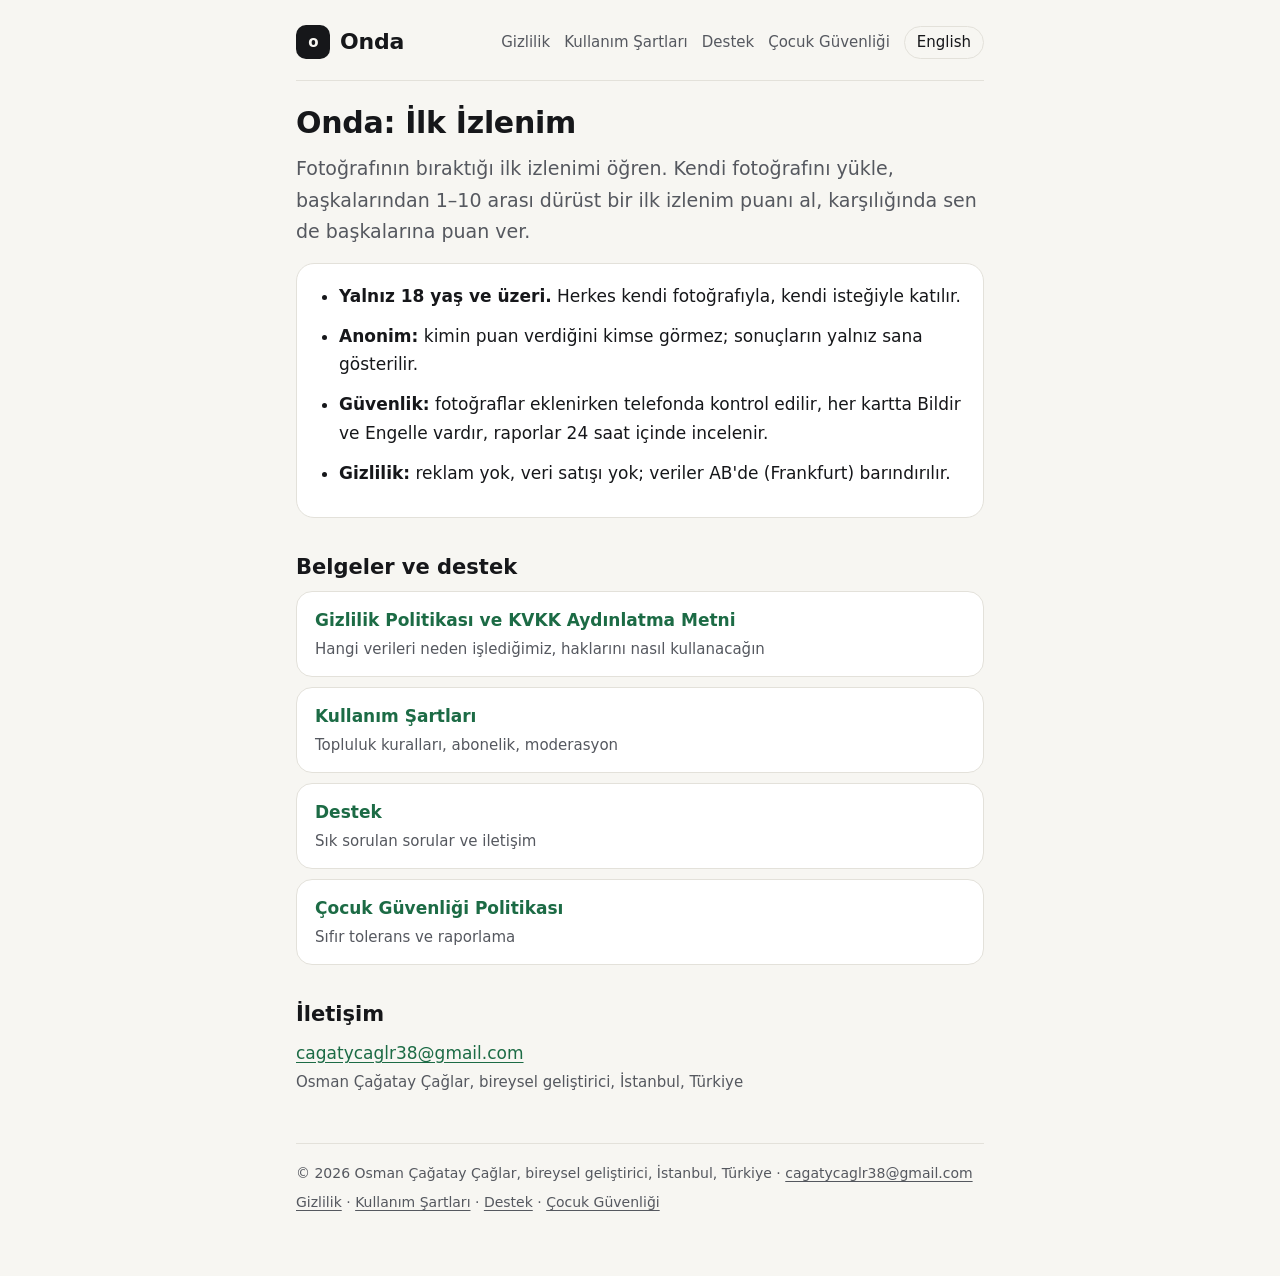
==== index.html @ 70f1c368 "Onda hukuk ve destek sayfaları (TR + EN) GitHub Pages için statik sayfalar: ana sayfa, Gizlilik Poli" ====
<!doctype html>
<html lang="tr">
<head>
<meta charset="utf-8">
<meta name="viewport" content="width=device-width,initial-scale=1">
<title>Onda: İlk İzlenim</title>
<meta name="description" content="Onda: İlk İzlenim uygulamasının gizlilik, kullanım şartları, destek ve çocuk güvenliği sayfaları.">
<meta name="color-scheme" content="light dark">
<meta name="theme-color" content="#F7F6F2" media="(prefers-color-scheme: light)">
<meta name="theme-color" content="#0B0B0C" media="(prefers-color-scheme: dark)">
<meta name="referrer" content="no-referrer">
<link rel="alternate" hreflang="tr" href="https://pgoby.github.io/onda-legal/">
<link rel="alternate" hreflang="en" href="https://pgoby.github.io/onda-legal/en/">
<link rel="alternate" hreflang="x-default" href="https://pgoby.github.io/onda-legal/">
<link rel="stylesheet" href="./style.css">
</head>
<body>
<a class="skip" href="#main">İçeriğe geç</a>
<div class="wrap">
<header class="top">
<a class="brand" href="./" aria-label="Onda ana sayfa"><span class="logo" aria-hidden="true">o</span>Onda</a>
<nav class="menu" aria-label="Ana menü"><ul>
<li><a href="privacy/">Gizlilik</a></li>
<li><a href="terms/">Kullanım Şartları</a></li>
<li><a href="support/">Destek</a></li>
<li><a href="child-safety/">Çocuk Güvenliği</a></li>
<li><a class="lang" href="en/" hreflang="en" lang="en" aria-label="English version">English</a></li>
</ul></nav>
</header>
<main id="main">
<h1>Onda: İlk İzlenim</h1>
<p class="lead">Fotoğrafının bıraktığı ilk izlenimi öğren. Kendi fotoğrafını yükle, başkalarından 1–10 arası dürüst bir ilk izlenim puanı al, karşılığında sen de başkalarına puan ver.</p>
<div class="card">
<ul>
<li><strong>Yalnız 18 yaş ve üzeri.</strong> Herkes kendi fotoğrafıyla, kendi isteğiyle katılır.</li>
<li><strong>Anonim:</strong> kimin puan verdiğini kimse görmez; sonuçların yalnız sana gösterilir.</li>
<li><strong>Güvenlik:</strong> fotoğraflar eklenirken telefonda kontrol edilir, her kartta Bildir ve Engelle vardır, raporlar 24 saat içinde incelenir.</li>
<li><strong>Gizlilik:</strong> reklam yok, veri satışı yok; veriler AB'de (Frankfurt) barındırılır.</li>
</ul>
</div>
<h2>Belgeler ve destek</h2>
<ul class="links">
<li><a href="privacy/"><strong>Gizlilik Politikası ve KVKK Aydınlatma Metni</strong><span>Hangi verileri neden işlediğimiz, haklarını nasıl kullanacağın</span></a></li>
<li><a href="terms/"><strong>Kullanım Şartları</strong><span>Topluluk kuralları, abonelik, moderasyon</span></a></li>
<li><a href="support/"><strong>Destek</strong><span>Sık sorulan sorular ve iletişim</span></a></li>
<li><a href="child-safety/"><strong>Çocuk Güvenliği Politikası</strong><span>Sıfır tolerans ve raporlama</span></a></li>
</ul>
<h2>İletişim</h2>
<p><a href="mailto:cagatycaglr38@gmail.com">cagatycaglr38@gmail.com</a><br><span class="muted">Osman Çağatay Çağlar, bireysel geliştirici, İstanbul, Türkiye</span></p>
</main>
<footer>
<p>&copy; 2026 Osman Çağatay Çağlar, bireysel geliştirici, İstanbul, Türkiye · <a href="mailto:cagatycaglr38@gmail.com">cagatycaglr38@gmail.com</a></p>
<p><a href="privacy/">Gizlilik</a> · <a href="terms/">Kullanım Şartları</a> · <a href="support/">Destek</a> · <a href="child-safety/">Çocuk Güvenliği</a></p>
</footer>
</div>
</body>
</html>
---- style.css ----
/* Onda hukuk ve destek sayfaları · tek stil dosyası, açık/koyu tema sistem ayarını izler */
:root {
  color-scheme: light dark;
  --bg: #F7F6F2;
  --card: #FFFFFF;
  --ink: #16171A;
  --soft: #55585F;
  --line: #E3E1DA;
  --accent: #1C6B45;
  --accent-soft: #E3F4EA;
  --focus: #1C6B45;
  --warn-bg: #FFF4E5;
  --warn-line: #F0C98A;
}
@media (prefers-color-scheme: dark) {
  :root {
    --bg: #0B0B0C;
    --card: #151518;
    --ink: #F4F3EF;
    --soft: #B4B3AE;
    --line: #2A2A2F;
    --accent: #8FE3B5;
    --accent-soft: #15291E;
    --focus: #8FE3B5;
    --warn-bg: #2A2013;
    --warn-line: #6B5124;
  }
}

* { box-sizing: border-box; }
html { -webkit-text-size-adjust: 100%; }
body {
  margin: 0;
  background: var(--bg);
  color: var(--ink);
  font: 17px/1.65 system-ui, -apple-system, "Segoe UI", Roboto, "Helvetica Neue", Arial, sans-serif;
  overflow-wrap: break-word;
}
.wrap { max-width: 720px; margin: 0 auto; padding: 16px 16px 56px; }

.skip {
  position: absolute; left: -9999px; top: 8px;
  background: var(--card); color: var(--ink); padding: 8px 14px; border-radius: 10px; z-index: 10;
}
.skip:focus { left: 16px; }

header.top {
  display: flex; flex-wrap: wrap; align-items: center; justify-content: space-between;
  gap: 8px 16px; padding: 8px 0 20px; border-bottom: 1px solid var(--line); margin-bottom: 24px;
}
.brand {
  display: inline-flex; align-items: center; gap: 10px;
  font-weight: 800; font-size: 22px; color: var(--ink); text-decoration: none; letter-spacing: -.01em;
}
.logo {
  display: inline-grid; place-items: center; width: 34px; height: 34px; border-radius: 10px;
  background: var(--ink); color: var(--bg); font-size: 15px; font-weight: 800; letter-spacing: -.04em;
}
nav.menu ul { list-style: none; display: flex; flex-wrap: wrap; gap: 4px 14px; margin: 0; padding: 0; }
nav.menu li { margin: 0; }
nav.menu a { color: var(--soft); text-decoration: none; font-size: 15px; padding: 4px 0; display: inline-block; }
nav.menu a:hover { color: var(--accent); }
nav.menu a[aria-current="page"] { color: var(--ink); font-weight: 700; }
.lang {
  border: 1px solid var(--line); border-radius: 999px; padding: 3px 12px !important; color: var(--ink) !important;
}

h1 { font-size: 30px; line-height: 1.2; margin: 4px 0 12px; font-weight: 800; letter-spacing: -.01em; }
h2 { font-size: 21px; line-height: 1.3; margin: 36px 0 10px; font-weight: 750; scroll-margin-top: 16px; }
h3 { font-size: 17px; line-height: 1.4; margin: 22px 0 6px; font-weight: 700; }
p, li { margin: 0 0 12px; }
ul, ol { padding-left: 22px; margin: 0 0 12px; }
a { color: var(--accent); text-underline-offset: 3px; }
strong { font-weight: 700; }
code { font: 15px/1.4 ui-monospace, SFMono-Regular, Menlo, Consolas, monospace; background: var(--accent-soft); padding: 1px 5px; border-radius: 6px; }
a:focus-visible, summary:focus-visible, .table:focus-visible {
  outline: 3px solid var(--focus); outline-offset: 3px; border-radius: 6px;
}

.lead { font-size: 19px; color: var(--soft); }
.muted { color: var(--soft); font-size: 15px; }
.meta {
  background: var(--card); border: 1px solid var(--line); border-radius: 16px;
  padding: 14px 18px; margin: 16px 0 24px; font-size: 15px;
}
.meta dl { margin: 0; display: grid; grid-template-columns: max-content 1fr; gap: 4px 14px; }
.meta dt { color: var(--soft); }
.meta dd { margin: 0; }
@media (max-width: 480px) {
  .meta dl { grid-template-columns: 1fr; gap: 0; }
  .meta dd { margin-bottom: 6px; }
}

.card { background: var(--card); border: 1px solid var(--line); border-radius: 18px; padding: 18px 20px; margin: 16px 0; }
.card > :last-child { margin-bottom: 0; }
.note { background: var(--warn-bg); border: 1px solid var(--warn-line); border-radius: 14px; padding: 12px 16px; margin: 16px 0; }
.note > :last-child { margin-bottom: 0; }

.links { list-style: none; padding: 0; display: grid; gap: 10px; }
.links li { margin: 0; }
.links a {
  display: block; background: var(--card); border: 1px solid var(--line); border-radius: 16px;
  padding: 14px 18px; text-decoration: none; color: var(--ink);
}
.links a:hover { border-color: var(--accent); }
.links strong { display: block; color: var(--accent); }
.links span { color: var(--soft); font-size: 15px; }

nav.toc { background: var(--card); border: 1px solid var(--line); border-radius: 16px; padding: 12px 18px; margin: 16px 0 8px; }
nav.toc h2 { font-size: 15px; margin: 0 0 6px; color: var(--soft); font-weight: 600; }
nav.toc ol { margin: 0; padding-left: 20px; font-size: 15px; }
nav.toc li { margin: 0 0 4px; }

.table { overflow-x: auto; margin: 12px 0 18px; border: 1px solid var(--line); border-radius: 14px; background: var(--card); }
table { border-collapse: collapse; width: 100%; font-size: 15px; line-height: 1.5; }
caption { text-align: left; padding: 10px 14px 0; color: var(--soft); font-size: 14px; }
th, td { text-align: left; vertical-align: top; padding: 10px 14px; border-top: 1px solid var(--line); }
thead th { border-top: 0; color: var(--soft); font-weight: 600; font-size: 14px; }
tbody th { font-weight: 600; }
@media (max-width: 560px) {
  table, thead, tbody, tr, th, td { display: block; width: 100%; }
  caption { display: block; width: auto; }
  thead { position: absolute; left: -9999px; }
  tbody tr { border-top: 1px solid var(--line); padding: 8px 0; }
  tbody tr:first-child { border-top: 0; }
  tbody th, tbody td { border-top: 0; padding: 4px 14px; }
  td[data-label]::before { content: attr(data-label); display: block; color: var(--soft); font-size: 13px; font-weight: 600; }
}

details { background: var(--card); border: 1px solid var(--line); border-radius: 16px; padding: 14px 18px; margin: 10px 0; }
summary { cursor: pointer; font-weight: 700; }
details[open] summary { margin-bottom: 8px; }
details > :last-child { margin-bottom: 0; }

footer { margin-top: 48px; padding-top: 18px; border-top: 1px solid var(--line); color: var(--soft); font-size: 14px; }
footer a { color: var(--soft); }
footer p { margin: 0 0 6px; }

@media print {
  body { background: #fff; color: #000; }
  header.top nav, .skip, nav.toc { display: none; }
  .card, .meta, details, .table { border-color: #999; }
}
@media (prefers-reduced-motion: no-preference) {
  html { scroll-behavior: smooth; }
}
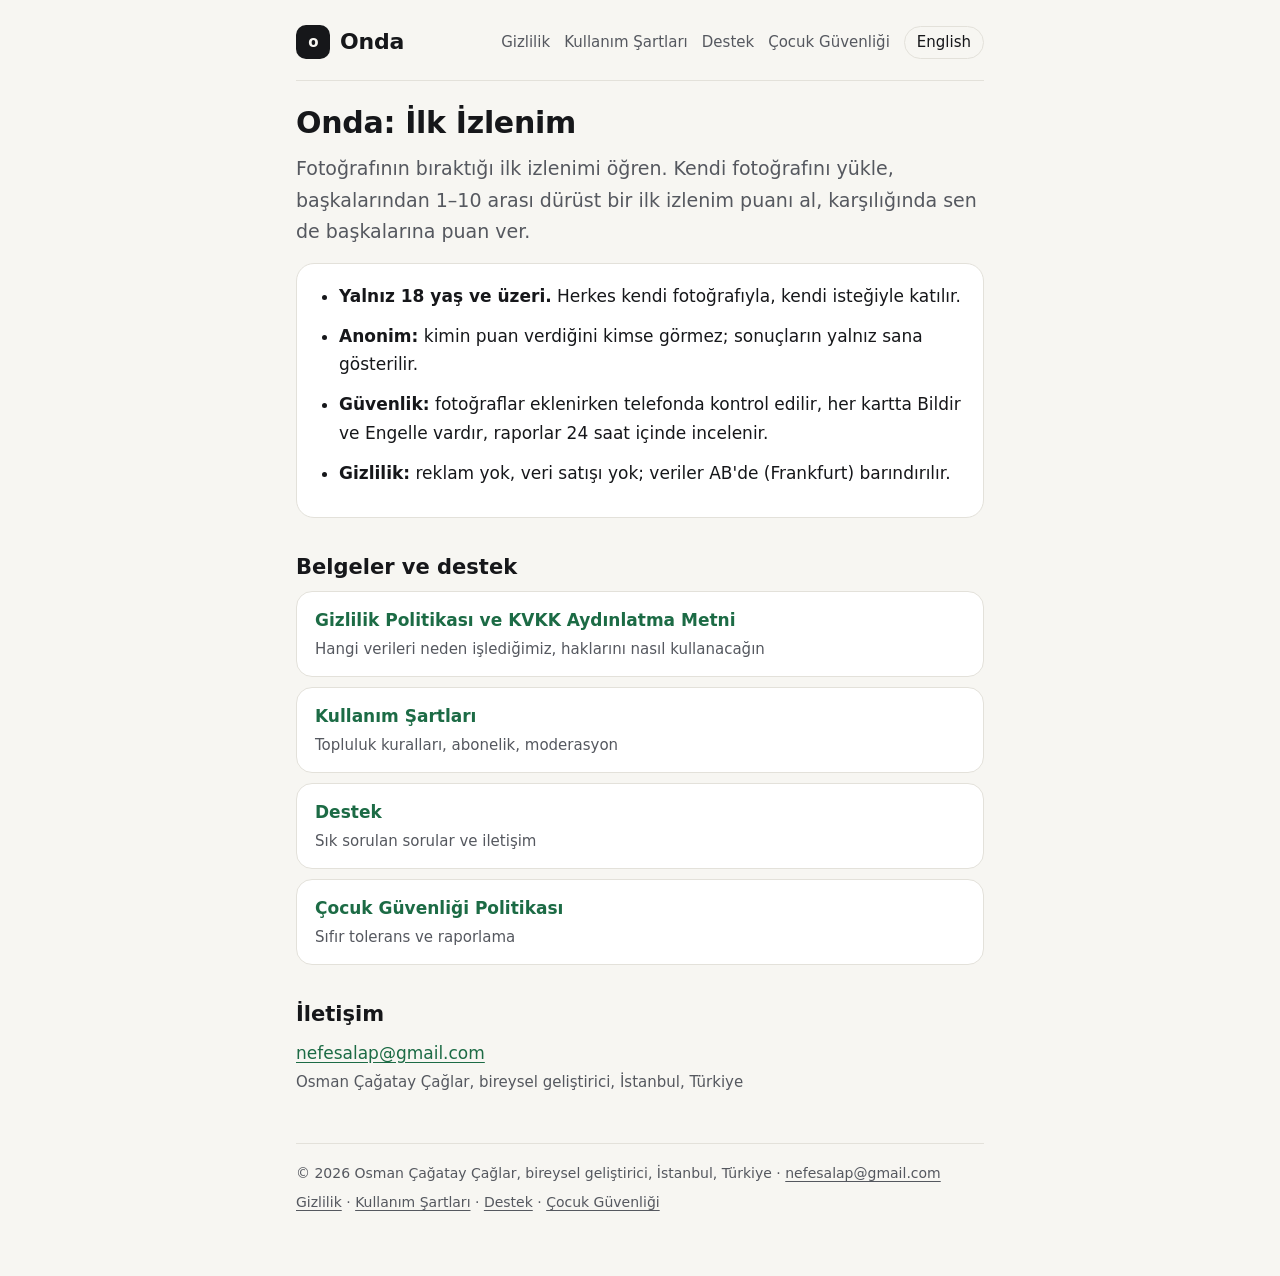
==== commit e44a40d1: "Destek e-postası nefesalap@gmail.com Co-Authored-By: Claude Opus 5.5 <noreply@anthropic.com>" ====
--- a/index.html
+++ b/index.html
@@ -46,10 +46,10 @@
 <li><a href="child-safety/"><strong>Çocuk Güvenliği Politikası</strong><span>Sıfır tolerans ve raporlama</span></a></li>
 </ul>
 <h2>İletişim</h2>
-<p><a href="mailto:cagatycaglr38@gmail.com">cagatycaglr38@gmail.com</a><br><span class="muted">Osman Çağatay Çağlar, bireysel geliştirici, İstanbul, Türkiye</span></p>
+<p><a href="mailto:nefesalap@gmail.com">nefesalap@gmail.com</a><br><span class="muted">Osman Çağatay Çağlar, bireysel geliştirici, İstanbul, Türkiye</span></p>
 </main>
 <footer>
-<p>&copy; 2026 Osman Çağatay Çağlar, bireysel geliştirici, İstanbul, Türkiye · <a href="mailto:cagatycaglr38@gmail.com">cagatycaglr38@gmail.com</a></p>
+<p>&copy; 2026 Osman Çağatay Çağlar, bireysel geliştirici, İstanbul, Türkiye · <a href="mailto:nefesalap@gmail.com">nefesalap@gmail.com</a></p>
 <p><a href="privacy/">Gizlilik</a> · <a href="terms/">Kullanım Şartları</a> · <a href="support/">Destek</a> · <a href="child-safety/">Çocuk Güvenliği</a></p>
 </footer>
 </div>
